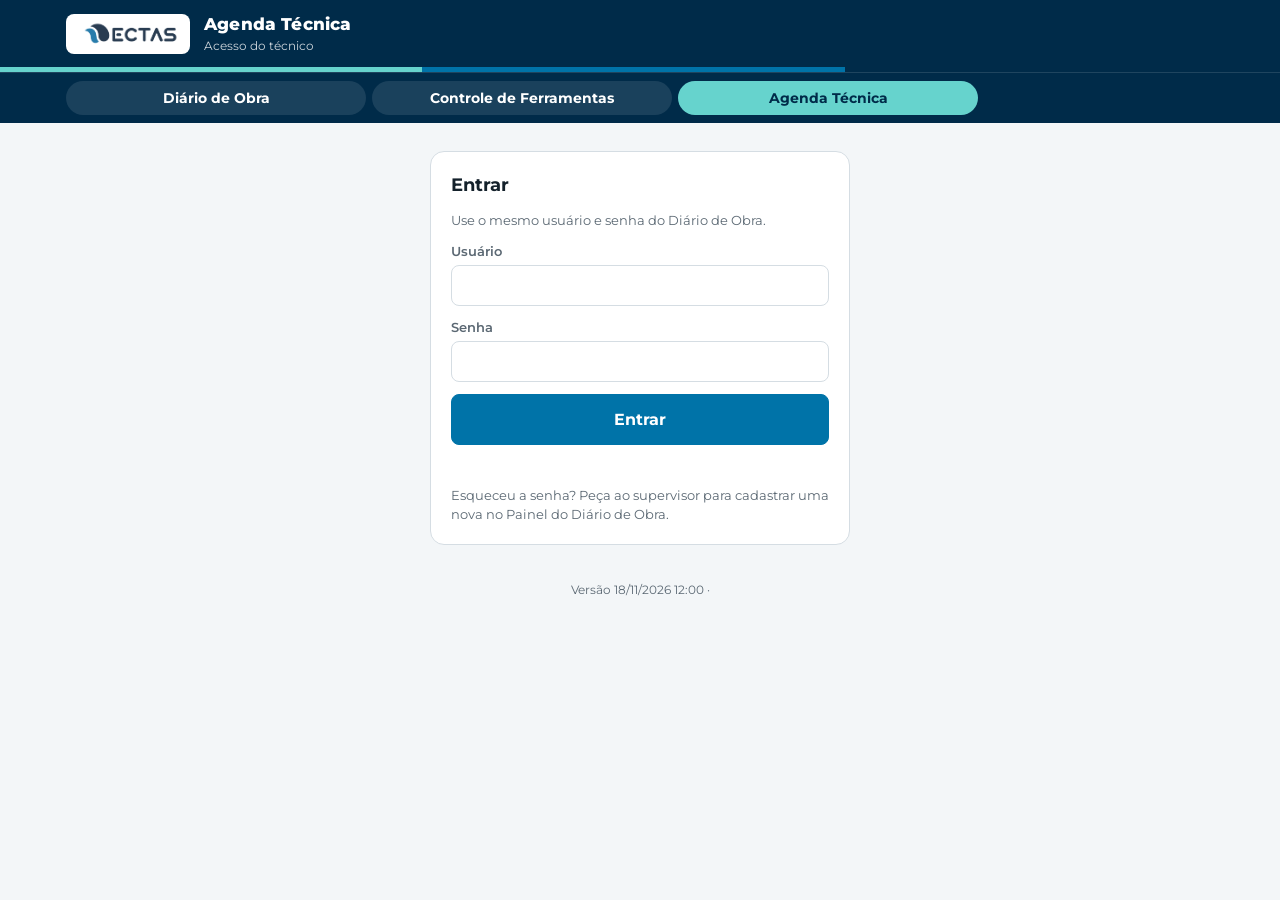
==== agenda/index.html @ a1dec1fa "Agenda Técnica: compartilhar a disponibilidade técnica com outras áreas Na aba Agenda do supervisor," ====
<!doctype html>
<html lang="pt-BR">
<head>
<meta charset="utf-8">
<meta name="viewport" content="width=device-width,initial-scale=1,viewport-fit=cover">
<title>Agenda Técnica ECTAS</title>
<meta name="theme-color" content="#002B49">
<meta name="apple-mobile-web-app-capable" content="yes">
<meta name="apple-mobile-web-app-title" content="Agenda">
<link rel="manifest" href="manifest.webmanifest">
<link rel="icon" href="icon-192.png">
<link rel="apple-touch-icon" href="icon-192.png">
<link rel="stylesheet" href="https://fonts.googleapis.com/css2?family=Montserrat:wght@400;500;600;700;800&display=swap">
<link rel="stylesheet" href="style.css?v=3">
<style>.troca-app{background:#002B49;border-top:1px solid rgba(255,255,255,.12)}.troca-app .troca-wrap{display:flex;gap:6px;padding-block:8px}.troca-app a{flex:1;text-align:center;padding:9px 8px;border-radius:999px;color:#FFFFFF;background:rgba(255,255,255,.10);font:700 13.5px "Montserrat",Arial,sans-serif;text-decoration:none;white-space:nowrap;overflow:hidden;text-overflow:ellipsis;max-width:300px}.troca-app a[aria-current="page"]{background:#66D3CD;color:#002B49}.troca-app a:focus-visible{outline:3px solid #66D3CD;outline-offset:2px}</style>
</head>
<body>
<header class="band">
  <div class="wrap wide">
    <div class="logo"><img src="../logo.png" alt="ECTAS Saneamento"></div>
    <div class="apptitle"><h1>Agenda Técnica</h1><p id="sub">Acesso do técnico</p></div>
    <button type="button" class="btn-top" id="b-atualizar" hidden>Atualizar</button>
    <button type="button" class="btn-top" id="b-sair" hidden>Sair</button>
  </div>
  <div class="stripe"></div>
</header>
<nav class="troca-app" aria-label="Escolher aplicativo"><div class="wrap wide troca-wrap"><a href="../">Diário de Obra</a><a href="../ferramentas/">Controle de Ferramentas</a><a href="./" aria-current="page">Agenda Técnica</a></div></nav>

<div class="wrap" id="instalar" hidden>
  <div class="instalar-card">
    <img src="icon-192.png" alt="">
    <div class="t"><b>Instale a Agenda Técnica no celular</b><span id="instalar-como">Fica com ícone na tela inicial e mostra a última agenda mesmo sem internet.</span></div>
    <button type="button" class="btn primary small" id="b-instalar">Instalar</button>
    <button type="button" class="linkbtn" id="b-instalar-nao">Agora não</button>
  </div>
</div>

<div class="wrap" id="v-entrar" hidden>
  <form class="login" id="f-entrar" autocomplete="on">
    <h2>Entrar</h2>
    <p class="mini" style="margin:0">Use o mesmo usuário e senha do Diário de Obra.</p>
    <label>Usuário<input id="l-usuario" autocomplete="username" autocapitalize="none" spellcheck="false"></label>
    <label>Senha<input id="l-senha" type="password" autocomplete="current-password"></label>
    <button type="submit" class="btn primary big" id="b-entrar">Entrar</button>
    <div class="msg" id="l-msg" role="status"></div>
    <p class="mini" style="margin:0">Esqueceu a senha? Peça ao supervisor para cadastrar uma nova no Painel do Diário de Obra.</p>
  </form>
</div>

<nav id="nav" hidden></nav>

<main class="wrap wide" id="main" hidden></main>
<div id="modalroot"></div>
<div id="toast" class="toast" hidden></div>
<footer class="rod wrap"><span id="versao"></span> · <button type="button" class="linkbtn" id="b-instalar-rodape" hidden>Instalar o aplicativo no celular</button></footer>

<script src="../config.js?v=3"></script>
<script src="config.js?v=3"></script>
<script src="comum.js?v=2"></script>
<script src="app.js?v=4" defer></script>
</body>
</html>
---- agenda/style.css ----
/* Agenda Técnica ECTAS: mesma base visual do Diário de Obra e do Controle de Ferramentas, com a grade da agenda no fim */
:root{
  --marinho:#002B49; --azul:#0073A8; --teal:#66D3CD;
  --bg:#F3F6F8; --surface:#FFFFFF; --surface-2:#E9EEF2; --line:#D5DDE3;
  --fg:#14212B; --muted:#5B6873; --accent:#0073A8; --accent-fg:#FFFFFF;
  --head:#002B49; --head-fg:#FFFFFF; --sel:#002B49; --sel-fg:#FFFFFF;
  --ok:#1E7F4F; --ok-bg:#E3F3EA; --warn:#9A5B00; --warn-bg:#FCEFD6; --bad:#B42318; --bad-bg:#FCE5E2; --info:#0073A8; --info-bg:#E0F0F8;
  --font:"Montserrat",Arial,Helvetica,sans-serif; --mono:ui-monospace,"SFMono-Regular",Consolas,"Roboto Mono",monospace;
  --r:10px;
  color-scheme:light;
}
@media (prefers-color-scheme:dark){:root:not([data-theme="light"]){
  --bg:#0B1620; --surface:#122230; --surface-2:#1A2E3F; --line:#27415A;
  --fg:#E6EEF4; --muted:#9AB0C0; --accent:#3FA3D6; --accent-fg:#04131D;
  --head:#061A2B; --head-fg:#E6EEF4; --sel:#66D3CD; --sel-fg:#04131D;
  --ok:#5ED39A; --ok-bg:#143326; --warn:#F2B552; --warn-bg:#3A2A10; --bad:#FF8A7E; --bad-bg:#3D1A17; --info:#7CC4EA; --info-bg:#112F42;
  color-scheme:dark}}
:root[data-theme="dark"]{
  --bg:#0B1620; --surface:#122230; --surface-2:#1A2E3F; --line:#27415A;
  --fg:#E6EEF4; --muted:#9AB0C0; --accent:#3FA3D6; --accent-fg:#04131D;
  --head:#061A2B; --head-fg:#E6EEF4; --sel:#66D3CD; --sel-fg:#04131D;
  --ok:#5ED39A; --ok-bg:#143326; --warn:#F2B552; --warn-bg:#3A2A10; --bad:#FF8A7E; --bad-bg:#3D1A17; --info:#7CC4EA; --info-bg:#112F42;
  color-scheme:dark}
*{box-sizing:border-box}
html{padding-top:env(safe-area-inset-top,0px)}
body{margin:0;background:var(--bg);color:var(--fg);font-family:var(--font);font-size:15px;line-height:1.45;-webkit-text-size-adjust:100%}
body::before{content:"";position:fixed;inset:0 0 auto;height:env(safe-area-inset-top,0px);z-index:30;background:var(--head)}
[hidden]{display:none!important}
img{max-width:100%}
.wrap{max-width:720px;margin:0 auto;padding-left:max(16px,env(safe-area-inset-left,0px));padding-right:max(16px,env(safe-area-inset-right,0px))}
.wide{max-width:1180px}
header.band{background:var(--head);color:var(--head-fg)}
header.band .wrap{display:flex;align-items:center;gap:14px;flex-wrap:wrap;padding-block:12px}
.logo{background:#FFFFFF;border-radius:8px;padding:6px 10px;display:flex}
.logo img{width:104px;height:auto;display:block}
.apptitle{flex:1;min-width:150px}
.apptitle h1{margin:0;font-size:1.05rem;font-weight:800;letter-spacing:.01em}
.apptitle p{margin:1px 0 0;font-size:.78rem;opacity:.8}
.btn-top{border:1px solid rgba(255,255,255,.35);background:transparent;color:var(--head-fg);font:600 13px var(--font);border-radius:999px;padding:7px 14px;cursor:pointer}
.btn-top.alerta{background:#B42318;border-color:#B42318;color:#FFFFFF}
.stripe{height:5px;background:linear-gradient(90deg,var(--teal) 0 33%,var(--azul) 33% 66%,var(--marinho) 66%)}
.tabs{position:sticky;top:env(safe-area-inset-top,0px);z-index:12;background:var(--surface);border-bottom:1px solid var(--line)}
.tabs .wrap{display:flex;gap:2px;overflow-x:auto}
.tabs button{border:0;background:none;font:600 13.5px var(--font);color:var(--muted);padding:13px 12px 11px;border-bottom:3px solid transparent;cursor:pointer;white-space:nowrap}
.tabs button[aria-selected="true"]{color:var(--fg);border-bottom-color:var(--teal)}
.tabs .count{display:inline-block;min-width:20px;padding:0 6px;margin-left:6px;border-radius:999px;background:var(--bad-bg);color:var(--bad);font-size:11.5px;line-height:18px;text-align:center}
main{padding-block:18px 120px}
h2{font-size:1.15rem;font-weight:700;margin:0 0 4px;text-wrap:balance}
h3{font-size:.98rem;font-weight:700;margin:0}
.lead{color:var(--muted);margin:0 0 6px;max-width:65ch}
.stack{display:flex;flex-direction:column;gap:16px}
.grid{display:grid;gap:14px;grid-template-columns:repeat(auto-fill,minmax(250px,1fr))}
.card{background:var(--surface);border:1px solid var(--line);border-radius:var(--r);padding:16px;min-width:0}
.label{font-size:11px;font-weight:700;letter-spacing:.08em;text-transform:uppercase;color:var(--muted)}
.field{display:flex;flex-direction:column;gap:5px;min-width:0}
.fields{display:grid;gap:12px;grid-template-columns:repeat(auto-fit,minmax(200px,1fr))}
label.field{font-size:.8rem;font-weight:600;color:var(--muted)}
input,select,textarea{font:500 16px var(--font);color:var(--fg);background:var(--surface);border:1px solid var(--line);border-radius:8px;padding:10px 11px;width:100%;min-width:0}
textarea{min-height:80px;resize:vertical}
input:focus-visible,select:focus-visible,textarea:focus-visible,button:focus-visible{outline:3px solid var(--teal);outline-offset:1px}
.btn{font:700 14px var(--font);border-radius:8px;padding:11px 16px;border:1px solid var(--line);background:var(--surface);color:var(--fg);cursor:pointer;display:inline-flex;align-items:center;gap:8px;justify-content:center;text-decoration:none}
.btn.primary{background:var(--accent);border-color:var(--accent);color:var(--accent-fg)}
.btn.ok{background:var(--ok);border-color:var(--ok);color:var(--surface)}
.btn.bad{color:var(--bad);border-color:var(--bad)}
.btn.big{padding:15px 18px;font-size:16px}
.btn.small{padding:7px 11px;font-size:13px}
.btn:disabled{opacity:.5;cursor:not-allowed}
.linkbtn{border:0;background:none;color:var(--accent);font:600 13px var(--font);cursor:pointer;padding:2px 4px;text-decoration:underline}
.row{display:flex;gap:10px;flex-wrap:wrap;align-items:center}
.spacer{flex:1}
.mini{font-size:13px;color:var(--muted)}
.chip{display:inline-flex;align-items:center;gap:6px;font-size:12px;font-weight:700;padding:3px 9px;border-radius:999px;white-space:nowrap}
.chip::before{content:"";width:7px;height:7px;border-radius:50%;background:currentColor}
.c-ok{background:var(--ok-bg);color:var(--ok)} .c-warn{background:var(--warn-bg);color:var(--warn)} .c-bad{background:var(--bad-bg);color:var(--bad)} .c-info{background:var(--info-bg);color:var(--info)} .c-mute{background:var(--surface-2);color:var(--muted)}
.kpis{display:grid;gap:12px;grid-template-columns:repeat(auto-fit,minmax(160px,1fr))}
.kpi{background:var(--surface);border:1px solid var(--line);border-radius:var(--r);padding:14px 16px}
.kpi b{display:block;font-size:30px;font-weight:800;font-variant-numeric:tabular-nums;line-height:1.1;margin-top:4px}
.kpi.alert b{color:var(--bad)}
.kitpick{display:grid;gap:10px;grid-template-columns:repeat(auto-fill,minmax(150px,1fr))}
.kitpick button{text-align:left;border:2px solid var(--line);background:var(--surface);border-radius:var(--r);padding:12px;cursor:pointer;font:inherit;color:inherit}
.kitpick button[aria-pressed="true"]{border-color:var(--accent);background:var(--info-bg)}
.kitpick b{display:block;font-size:16px}
.kitpick span{font-size:12.5px;color:var(--muted)}
.seg{display:flex;flex-wrap:wrap;gap:6px}
.seg button{font:600 13px var(--font);border:1px solid var(--line);background:var(--surface);color:var(--fg);padding:8px 12px;border-radius:999px;cursor:pointer}
.seg button[aria-pressed="true"]{background:var(--sel);border-color:var(--sel);color:var(--sel-fg)}
.items{background:var(--surface);border:1px solid var(--line);border-radius:var(--r);overflow:hidden}
.item{display:grid;grid-template-columns:34px 1fr auto;gap:6px 12px;align-items:center;padding:11px 14px;border-top:1px solid var(--line)}
.item:first-child{border-top:0}
.item.pend{background:var(--warn-bg)}
.item .n{font:500 12px var(--mono);color:var(--muted)}
.item .d{font-weight:600;font-size:14px;min-width:0}
.item .d small{display:block;color:var(--muted);font-weight:500;font-size:12px}
.item .ctl{display:flex;gap:8px;align-items:center;flex-wrap:wrap;justify-content:flex-end}
.step{display:flex;align-items:center;border:1px solid var(--line);border-radius:8px;overflow:hidden;background:var(--surface)}
.step button{border:0;background:var(--surface-2);color:var(--fg);width:36px;height:36px;font:700 18px var(--font);cursor:pointer}
.step span{min-width:44px;text-align:center;font:500 14px var(--mono)}
.cond{padding:7px 8px;font-size:14px;width:auto}
.units{grid-column:2/-1;display:flex;flex-wrap:wrap;gap:6px}
@media (max-width:560px){.item{grid-template-columns:28px 1fr}.item .ctl{grid-column:1/-1;justify-content:flex-start;padding-left:40px}.units{grid-column:1/-1;padding-left:40px}}
.unit{display:inline-flex;align-items:center;gap:8px;border:1px solid var(--line);border-radius:8px;padding:5px 9px;font-size:12.5px;background:var(--surface)}
.unit code{font:500 12.5px var(--mono)}
.unit.wait{border-style:dashed;color:var(--muted)}
.unit.ok{border-color:var(--ok);background:var(--ok-bg);color:var(--ok)}
.unit.dan{border-color:var(--bad);background:var(--bad-bg);color:var(--bad)}
.unit.off{color:var(--muted);background:var(--surface-2)}
.unit select{padding:3px 6px;font-size:13px;width:auto}
.scanbar{display:flex;gap:8px;flex-wrap:wrap}
.scanbar input{flex:1 1 180px;font:500 17px var(--mono);letter-spacing:.04em;text-transform:uppercase}
.scanbar input::placeholder{text-transform:none;letter-spacing:0;font-family:var(--font)}
.scanbar .btn{flex:0 0 auto}
@media (max-width:560px){.scanbar .btn.primary{flex:1 1 100%;padding:15px;font-size:16px}}
.meter{height:10px;border-radius:999px;background:var(--surface-2);overflow:hidden}
.meter i{display:block;height:100%;background:var(--ok);transition:width .25s}
.tnum{font-variant-numeric:tabular-nums}
code.k{font:500 13px var(--mono)}
.sticky{position:fixed;left:0;right:0;bottom:0;z-index:14;background:var(--surface);border-top:1px solid var(--line);padding-bottom:env(safe-area-inset-bottom,0px)}
.sticky .wrap{display:flex;gap:12px;align-items:center;flex-wrap:wrap;padding-block:10px}
.sig{border:1px dashed var(--muted);border-radius:8px;background:#FFFFFF;width:100%;max-width:520px;height:150px;touch-action:none;display:block}
.sigimg{background:#FFFFFF;border-radius:6px;max-width:260px;border:1px solid var(--line)}
.list{display:flex;flex-direction:column;gap:10px}
.rec{background:var(--surface);border:1px solid var(--line);border-radius:var(--r);padding:14px 16px;display:flex;flex-direction:column;gap:8px;min-width:0}
.rec .meta{font-size:12.5px;color:var(--muted)}
.diffs{margin:0;padding-left:18px;font-size:13.5px}
.empty{border:1px dashed var(--line);border-radius:var(--r);padding:28px 18px;text-align:center;color:var(--muted)}
.tablebox{overflow-x:auto;background:var(--surface);border:1px solid var(--line);border-radius:var(--r)}
table{border-collapse:collapse;width:100%;font-size:13.5px}
th,td{padding:8px 10px;border-bottom:1px solid var(--line);text-align:left;vertical-align:middle}
thead th{background:var(--head);color:var(--head-fg);font-size:11.5px;letter-spacing:.06em;text-transform:uppercase;position:sticky;top:0}
td.num,th.num{text-align:center;font-variant-numeric:tabular-nums}
.cell-ok{color:var(--ok);font-weight:700}.cell-bad{background:var(--bad-bg);color:var(--bad);font-weight:700}.cell-warn{background:var(--warn-bg);color:var(--warn);font-weight:700}.cell-na{color:var(--muted)}
.banner{padding:10px 14px;border-radius:8px;background:var(--warn-bg);color:var(--warn);font-weight:600;font-size:13.5px}
.banner.ok{background:var(--ok-bg);color:var(--ok)}
.banner.info{background:var(--info-bg);color:var(--info)}
.msg{font-size:.88rem;min-height:1.2em}
.msg.err{color:var(--bad)}
.toast{position:fixed;left:50%;transform:translateX(-50%);bottom:calc(84px + env(safe-area-inset-bottom,0px));background:#002B49;color:#FFFFFF;padding:11px 18px;border-radius:999px;font-weight:600;z-index:60;box-shadow:0 6px 24px rgba(0,0,0,.25);max-width:calc(100% - 32px);text-align:center}
.photo{max-width:220px;border-radius:8px;border:1px solid var(--line)}
details summary{cursor:pointer;font-weight:600;color:var(--accent)}
.check{display:flex;gap:10px;align-items:flex-start;font-size:13.5px}
.check input{width:20px;height:20px;flex:none;margin-top:1px}
.login{max-width:420px;margin:28px auto;background:var(--surface);border:1px solid var(--line);border-radius:14px;padding:20px;display:flex;flex-direction:column;gap:12px}
.login h2{margin:0}
.login label{display:flex;flex-direction:column;gap:4px;font-size:.82rem;font-weight:600;color:var(--muted)}
.login label.check{flex-direction:row;color:var(--fg);font-weight:500}
.instalar-card{margin-top:14px;display:flex;gap:12px;align-items:center;flex-wrap:wrap;background:var(--surface);border:2px solid var(--teal);border-radius:12px;padding:12px}
.instalar-card img{width:44px;height:44px;border-radius:10px}
.instalar-card .t{flex:1 1 200px;font-size:.88rem}
.instalar-card .t b{display:block}
footer.rod{padding-block:8px 28px;text-align:center;font-size:12px;color:var(--muted)}
.ficha{background:var(--surface-2);border-radius:8px;padding:12px 14px}
.ficha ul{margin:6px 0 0;padding-left:18px;font-size:13.5px}
/* leitor de QR pela câmera */
.scanner{position:fixed;inset:0;z-index:50;background:#000;display:flex;flex-direction:column}
.scanner video{flex:1;width:100%;min-height:0;object-fit:cover}
.scanner .mira{position:absolute;left:50%;top:42%;width:min(64vw,300px);aspect-ratio:1;transform:translate(-50%,-50%);border:3px solid rgba(255,255,255,.9);border-radius:18px;box-shadow:0 0 0 9999px rgba(0,0,0,.35);pointer-events:none;transition:border-color .15s}
.scanner .mira.hit{border-color:#5ED39A}
.scanner .topo{position:absolute;left:0;right:0;top:0;padding:calc(12px + env(safe-area-inset-top,0px)) max(16px,env(safe-area-inset-right,0px)) 12px max(16px,env(safe-area-inset-left,0px));display:flex;gap:10px;align-items:center;color:#FFFFFF;background:linear-gradient(rgba(0,0,0,.6),rgba(0,0,0,0))}
.scanner .base{background:#0B1620;color:#FFFFFF;padding:14px max(16px,env(safe-area-inset-right,0px)) calc(14px + env(safe-area-inset-bottom,0px)) max(16px,env(safe-area-inset-left,0px));display:flex;flex-direction:column;gap:10px}
.scanner .ultimo{font-weight:700;font-size:15px;min-height:1.4em}
.scanner .ultimo.alerta{color:#F2B552}
.scanner .ultimo.erro{color:#FF8A7E}
.scanner .btn{border-color:rgba(255,255,255,.4);background:transparent;color:#FFFFFF}
.scanner .btn.primary{background:#66D3CD;border-color:#66D3CD;color:#002B49}
.modal{position:fixed;inset:0;background:rgba(0,20,35,.55);display:flex;align-items:flex-start;justify-content:center;padding:max(16px,env(safe-area-inset-top,0px)) max(16px,env(safe-area-inset-right,0px)) 16px max(16px,env(safe-area-inset-left,0px));overflow-y:auto;z-index:40}
.modal .box{background:var(--surface);border-radius:14px;max-width:760px;width:100%;padding:18px;display:flex;flex-direction:column;gap:12px}
@media (prefers-reduced-motion:reduce){*{transition:none!important}}

/* ---------- Agenda Técnica ---------- */
:root{--g1:#0073A8;--g2:#002B49;--g3:#2BA9A2;--g4:#AEB8C1;--g5:#E8A92A;--g6:#5E9E3E;--g7:#C0392B;--g8:#C9D2DA;
  --t1:#FFFFFF;--t2:#FFFFFF;--t3:#FFFFFF;--t4:#14212B;--t5:#14212B;--t6:#FFFFFF;--t7:#FFFFFF;--t8:#5B6873;--fds:#E7ECF1;--hoje:#C0392B;--realce:#FFE45C}
@media (prefers-color-scheme:dark){:root:not([data-theme="light"]){--g1:#1F8CC2;--g2:#3D6B8F;--g4:#566876;--g5:#D79A20;--g6:#4F8F33;--g7:#C24536;--g8:#2D4252;--t4:#E6EEF4;--t8:#9AB0C0;--fds:#0F1D29;--realce:#B89B00}}
:root[data-theme="dark"]{--g1:#1F8CC2;--g2:#3D6B8F;--g4:#566876;--g5:#D79A20;--g6:#4F8F33;--g7:#C24536;--g8:#2D4252;--t4:#E6EEF4;--t8:#9AB0C0;--fds:#0F1D29;--realce:#B89B00}
.g1{background:var(--g1);color:var(--t1)}.g2{background:var(--g2);color:var(--t2)}.g3{background:var(--g3);color:var(--t3)}.g4{background:var(--g4);color:var(--t4)}
.g5{background:var(--g5);color:var(--t5)}.g6{background:var(--g6);color:var(--t6)}.g7{background:var(--g7);color:var(--t7)}.g8{background:var(--g8);color:var(--t8)}
.plan.g1{background:color-mix(in srgb,var(--g1) 18%,var(--surface));color:var(--g1)}
.plan.g2{background:color-mix(in srgb,var(--g2) 18%,var(--surface));color:var(--fg)}
.plan.g3{background:color-mix(in srgb,var(--g3) 18%,var(--surface));color:var(--g3)}
.plan.g4{background:color-mix(in srgb,var(--g4) 25%,var(--surface));color:var(--muted)}
.plan.g5{background:color-mix(in srgb,var(--g5) 22%,var(--surface));color:var(--fg)}
.plan.g6{background:color-mix(in srgb,var(--g6) 18%,var(--surface));color:var(--g6)}
.plan.g7{background:color-mix(in srgb,var(--g7) 18%,var(--surface));color:var(--g7)}
.plan.g8{background:var(--surface);color:var(--muted)}
.vhead{display:flex;align-items:flex-end;gap:12px;flex-wrap:wrap;margin-bottom:12px}
.vhead .lead{margin:0}
.toolbar{display:flex;gap:8px;flex-wrap:wrap;align-items:center;margin-left:auto}
.compacto{width:auto;padding:7px 9px;font-size:14px}
input.compacto[type=search]{width:190px}
.faixa{font-weight:700;font-size:14px;min-width:140px;text-align:center}
.legenda{display:flex;flex-wrap:wrap;gap:6px 14px;margin:0 0 12px;font-size:12px;color:var(--muted)}
.legenda i{display:inline-block;width:12px;height:12px;border-radius:3px;vertical-align:-2px;margin-right:5px}
.legenda i.leg-plan{border:1.5px dashed var(--muted)}
.legenda i.leg-dup{background:var(--bad);border-radius:50%}
.gradebox{overflow-x:auto;border:1px solid var(--line);border-radius:var(--r);background:var(--surface)}
table.grade{border-collapse:separate;border-spacing:0;width:max-content;min-width:100%;font-variant-numeric:tabular-nums;font-size:13px}
.grade th,.grade td{border-right:1px solid var(--line);border-bottom:1px solid var(--line);padding:0}
.grade thead th{position:sticky;top:0;background:var(--surface-2);color:var(--muted);font-size:11px;font-weight:700;letter-spacing:0;padding:6px 4px;text-align:center;z-index:2;min-width:96px;text-transform:none}
.grade thead th .dn{display:block;font-size:15px;color:var(--fg)}
.grade thead th.hoje{background:var(--hoje);color:#FFFFFF}
.grade thead th.hoje .dn{color:#FFFFFF}
.grade th.nome,.grade td.nome{position:sticky;left:0;background:var(--surface);z-index:3;text-align:left;min-width:130px;max-width:160px;padding:6px 10px;font-weight:700;font-size:12.5px}
.grade thead th.nome{z-index:4;background:var(--surface-2)}
.grade td.cel{padding:3px;height:52px;cursor:pointer;position:relative}
.grade td.cel.fds{background:var(--fds)}
.grade td.cel.hojecol{box-shadow:inset 2px 0 0 var(--hoje),inset -2px 0 0 var(--hoje)}
.bloco{display:flex;align-items:center;justify-content:center;text-align:center;height:100%;min-height:44px;border-radius:6px;padding:3px 5px;font-size:10.5px;font-weight:700;line-height:1.2;overflow:hidden;overflow-wrap:anywhere}
.bloco.plan{font-weight:600;font-style:italic;border:1.5px dashed currentColor}
.bloco.livre{color:var(--muted);opacity:0}
td.cel:hover .bloco.livre{opacity:.8;border:1px dashed var(--line)}
.dup{position:absolute;top:4px;right:4px;width:8px;height:8px;border-radius:50%;background:var(--bad);box-shadow:0 0 0 2px var(--surface)}
.com-destaque .bloco.acerto{outline:3px solid var(--realce);outline-offset:-1px}
.com-destaque .bloco:not(.acerto):not(.livre){opacity:.35}
.soma td{font-size:11px;text-align:center;padding:4px;color:var(--muted);background:var(--surface-2)}
.soma td.nome{font-weight:600;color:var(--muted);background:var(--surface-2)}
.soma b{color:var(--fg)}
.agk .kpi{border:0;display:flex;flex-direction:column;gap:2px}
.agk .kpi .label{color:inherit;opacity:.9}
.sec{font-size:12px;font-weight:800;letter-spacing:.08em;text-transform:uppercase;color:var(--accent);margin:22px 0 10px}
.pessoa{display:flex;flex-direction:column;gap:8px}
.pessoa .nm{font-weight:800;font-size:15px}
.pessoa .act{font-weight:700;font-size:13.5px;padding:8px 10px;border-radius:8px}
.kv{display:grid;grid-template-columns:auto 1fr;gap:3px 10px;font-size:13px;margin:0}
.kv dt{color:var(--muted);font-weight:600}
.kv dd{margin:0;min-width:0;overflow-wrap:anywhere}
.prox{font-size:12.5px;color:var(--muted);border-top:1px solid var(--line);padding-top:7px}
.prox b{color:var(--fg)}
.porobra{display:flex;flex-direction:column;gap:4px}
.pilula{display:inline-flex;align-self:flex-start;align-items:center;padding:2px 9px;border-radius:999px;font-size:11px;font-weight:700;white-space:nowrap}
.destaque{border-radius:14px;padding:18px;display:flex;flex-direction:column;gap:6px;margin-bottom:6px}
.destaque .when{font-size:12px;font-weight:700;letter-spacing:.06em;text-transform:uppercase;opacity:.85}
.destaque .what{font-size:22px;font-weight:800;line-height:1.2;text-wrap:balance}
.destaque .meta{font-size:13.5px;opacity:.95}
.linha-tempo{display:flex;flex-direction:column;gap:8px}
.lt{display:grid;grid-template-columns:96px 1fr;gap:12px}
.lt .d{font-size:12px;font-weight:700;color:var(--muted);padding-top:10px}
.lt .b{border-radius:10px;padding:10px 12px;display:flex;flex-direction:column;gap:2px;min-width:0}
.lt .b .t{font-weight:800}
.lt .b .m{font-size:12.5px;opacity:.95;overflow-wrap:anywhere}
.quem{display:flex;gap:10px;align-items:flex-end;flex-wrap:wrap;margin-bottom:14px}
.quem .field{width:min(320px,100%)}
.atualizado{font-size:12px;color:var(--muted)}
.aviso{color:var(--bad);font-weight:700;font-size:12.5px}
.scrim{position:fixed;inset:0;background:rgba(0,20,35,.5);z-index:50;display:flex;align-items:flex-start;justify-content:center;padding:max(24px,env(safe-area-inset-top,0px)) max(12px,env(safe-area-inset-right,0px)) 24px max(12px,env(safe-area-inset-left,0px));overflow-y:auto}
.janela{background:var(--surface);color:var(--fg);border-radius:14px;box-shadow:0 8px 30px rgba(0,30,50,.25);width:min(640px,100%);display:flex;flex-direction:column}
.janela header{display:flex;align-items:center;gap:10px;padding:14px 18px;border-bottom:1px solid var(--line)}
.janela header h2{margin:0;font-size:17px;font-weight:800}
.janela header .x{margin-left:auto}
.janela .body{padding:16px 18px;display:grid;grid-template-columns:1fr 1fr;gap:12px}
.janela .body .full{grid-column:1/-1}
.janela footer{display:flex;gap:8px;flex-wrap:wrap;padding:12px 18px;border-top:1px solid var(--line);align-items:center}
.janela footer .spacer{flex:1}
.iconbtn{border:0;background:transparent;cursor:pointer;color:var(--muted);font-size:20px;line-height:1;padding:4px 8px;border-radius:6px}
.iconbtn:hover{color:var(--bad);background:var(--bad-bg)}
.marcas{display:flex;flex-wrap:wrap;gap:6px}
.marcas label{display:inline-flex;align-items:center;gap:6px;border:1px solid var(--line);border-radius:999px;padding:6px 11px;cursor:pointer;font-size:13px;font-weight:600;user-select:none;color:var(--fg)}
.marcas input{accent-color:var(--accent);width:16px;height:16px}
.marcas label:has(input:checked){background:var(--accent);border-color:var(--accent);color:var(--accent-fg)}
.alerta{grid-column:1/-1;background:var(--bad-bg);color:var(--bad);border-radius:8px;padding:9px 12px;font-size:13px;font-weight:600}
.rapidos{display:flex;gap:6px;flex-wrap:wrap}
.filtros{display:grid;grid-template-columns:repeat(auto-fit,minmax(160px,1fr));gap:10px;margin-bottom:12px}
table.lista{min-width:880px}
table.lista tr.lin{cursor:pointer}
table.lista tr.lin:hover td{background:var(--surface-2)}
.edlinha{display:grid;grid-template-columns:1fr 1fr 230px auto auto;gap:6px;align-items:center}
.edlinha.ob{grid-template-columns:80px 1fr 1fr auto}
.edlinha input,.edlinha select{padding:7px 9px;font-size:14px}
.chipsv{display:flex;flex-wrap:wrap;gap:6px}
.chipsv span{display:inline-flex;align-items:center;gap:2px;background:var(--surface-2);border-radius:999px;padding:3px 4px 3px 11px;font-size:13px;font-weight:600}
.pend{cursor:pointer}
.pend:hover{border-color:var(--accent)}
.velho{color:var(--bad);font-weight:700}
@media (max-width:640px){
  .janela .body{grid-template-columns:1fr}
  .grade thead th{min-width:84px}
  .grade th.nome,.grade td.nome{min-width:96px;max-width:110px;font-size:11.5px;padding:6px}
  .lt{grid-template-columns:74px 1fr}
  .edlinha{grid-template-columns:1fr 1fr}
  .edlinha.ob{grid-template-columns:70px 1fr}
  .toolbar{margin-left:0}
}

/* ---------- Disponibilidade técnica ---------- */
.disp{display:flex;align-items:center;justify-content:center;text-align:center;height:100%;min-height:40px;border-radius:6px;padding:3px 5px;font-size:10.5px;font-weight:700;line-height:1.2;overflow-wrap:anywhere}
.d-livre{background:var(--ok-bg);color:var(--ok)}
.d-campo{background:var(--g1);color:var(--t1)}
.d-cap{background:var(--g5);color:var(--t5)}
.d-aus{background:var(--g4);color:var(--t4)}
.d-res{background:var(--surface-2);color:var(--muted)}
.disp.plan{font-style:italic;font-weight:600;border:1.5px dashed currentColor;background:color-mix(in srgb,currentColor 12%,var(--surface))}
.disp.d-campo.plan{color:var(--g1)}
.fds .disp.d-livre{background:transparent}
.legenda i.d-livre,.legenda i.d-campo,.legenda i.d-cap,.legenda i.d-aus,.legenda i.d-res{border:1px solid var(--line)}
.dispgrade tr.livres td{background:var(--surface-2);text-align:center;font-size:12px;padding:6px 4px;color:var(--muted)}
.dispgrade tr.livres td.nome{font-weight:800;color:var(--fg)}
.dispgrade tr.livres td b{color:var(--ok);font-size:15px}
.dispgrade tr.livres td.zero b{color:var(--bad)}
.dispgrade td.cel{height:46px;cursor:default}
.partilha{display:flex;flex-direction:column;gap:10px;border:1px solid var(--line);border-radius:10px;padding:12px}
.partilha h3{margin:0;font-size:14px}
.linkcaixa{display:flex;gap:6px;flex-wrap:wrap}
.linkcaixa input{flex:1 1 220px;font-size:13px}
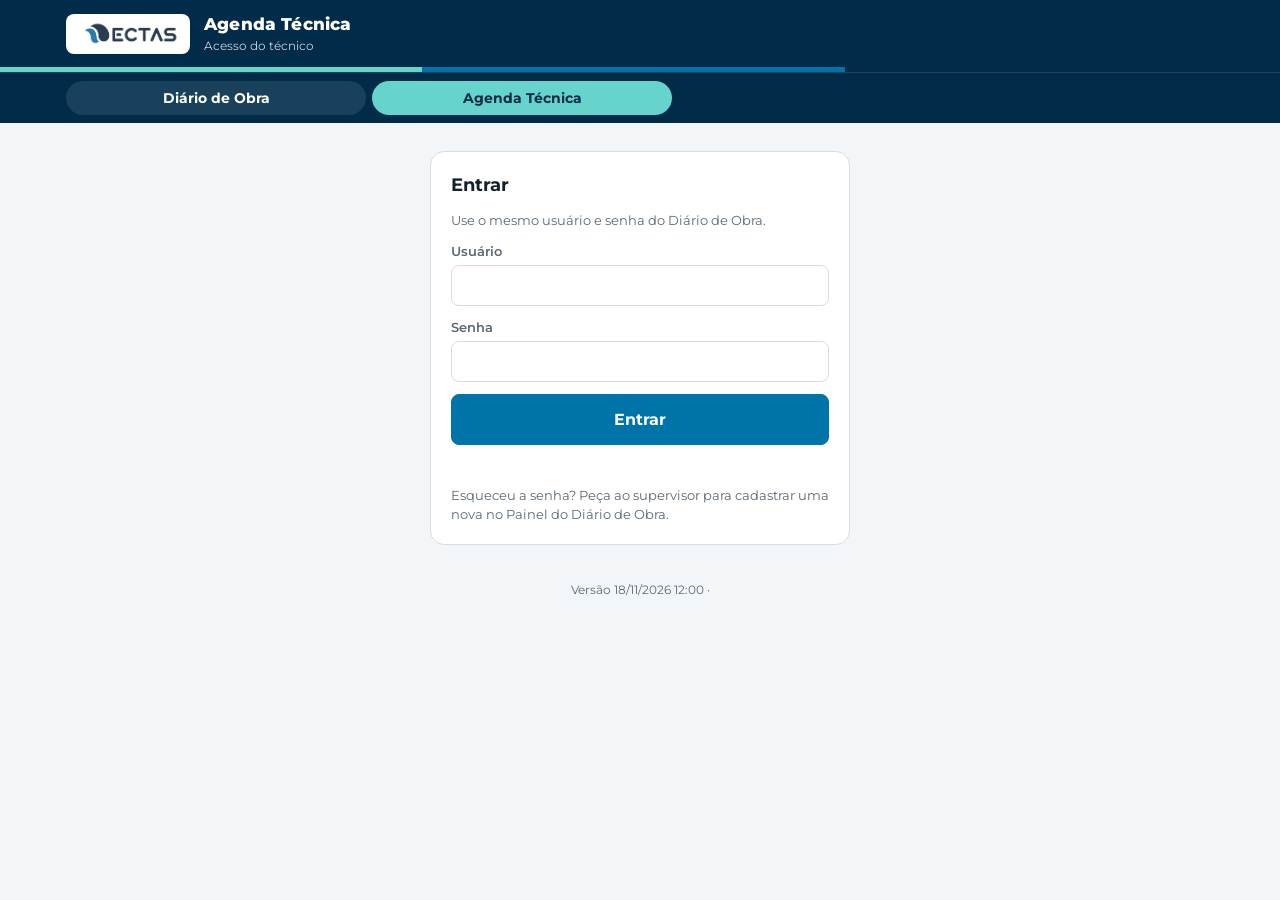
==== commit 2c0b8f9c: "Controle de Ferramentas só para técnico cadastrado em kit: tela de bloqueio e botão escondido nos ou" ====
--- a/agenda/index.html
+++ b/agenda/index.html
@@ -25,6 +25,7 @@
   <div class="stripe"></div>
 </header>
 <nav class="troca-app" aria-label="Escolher aplicativo"><div class="wrap wide troca-wrap"><a href="../">Diário de Obra</a><a href="../ferramentas/">Controle de Ferramentas</a><a href="./" aria-current="page">Agenda Técnica</a></div></nav>
+<script src="../acesso-ferramentas.js?v=1"></script>
 
 <div class="wrap" id="instalar" hidden>
   <div class="instalar-card">
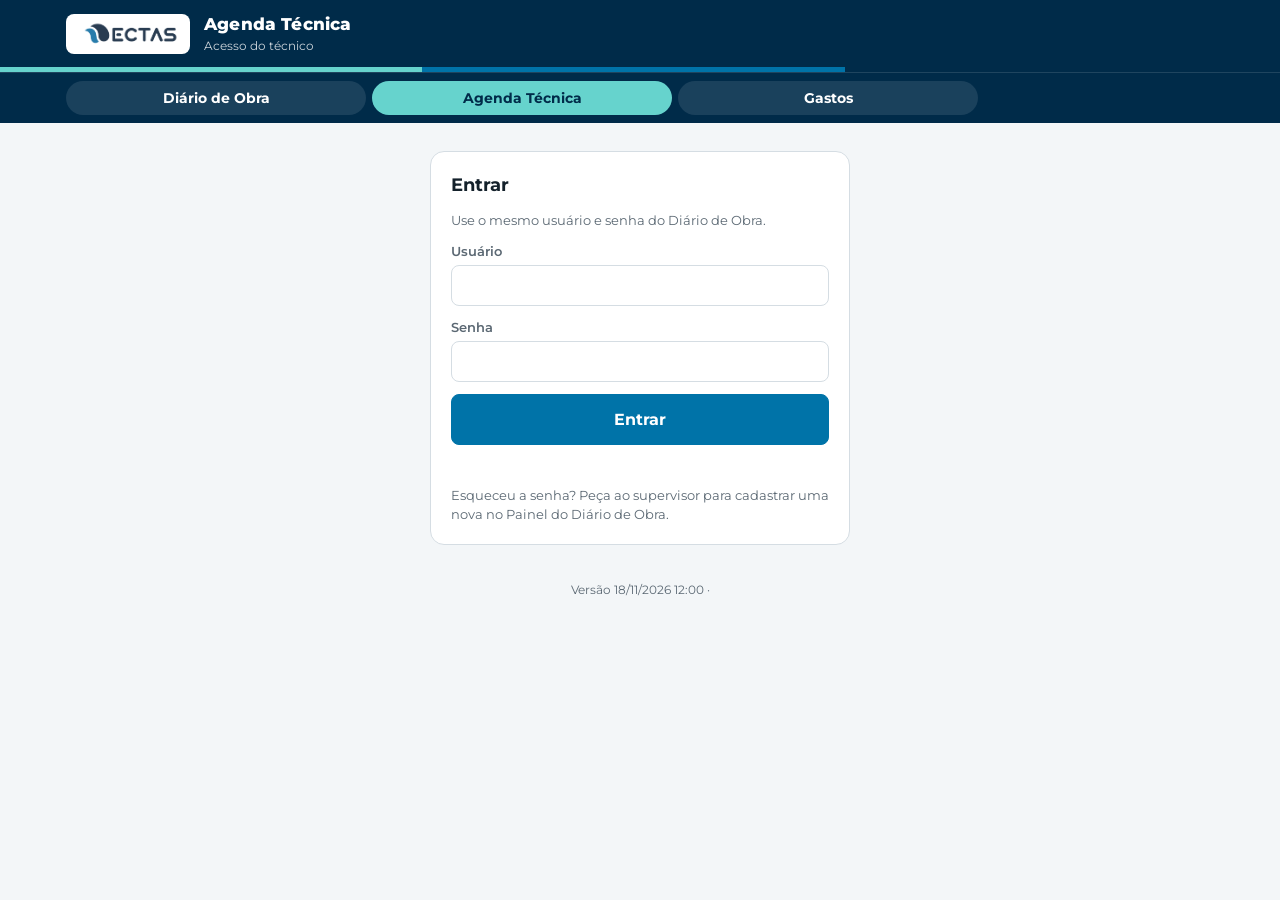
==== commit c7d0a0ab: "Gastos de Campo: técnico lança notas fiscais por foto - Painel: responsável em campo e status "Em ca" ====
--- a/agenda/index.html
+++ b/agenda/index.html
@@ -11,7 +11,7 @@
 <link rel="icon" href="icon-192.png">
 <link rel="apple-touch-icon" href="icon-192.png">
 <link rel="stylesheet" href="https://fonts.googleapis.com/css2?family=Montserrat:wght@400;500;600;700;800&display=swap">
-<link rel="stylesheet" href="style.css?v=3">
+<link rel="stylesheet" href="style.css?v=4">
 <style>.troca-app{background:#002B49;border-top:1px solid rgba(255,255,255,.12)}.troca-app .troca-wrap{display:flex;gap:6px;padding-block:8px}.troca-app a{flex:1;text-align:center;padding:9px 8px;border-radius:999px;color:#FFFFFF;background:rgba(255,255,255,.10);font:700 13.5px "Montserrat",Arial,sans-serif;text-decoration:none;white-space:nowrap;overflow:hidden;text-overflow:ellipsis;max-width:300px}.troca-app a[aria-current="page"]{background:#66D3CD;color:#002B49}.troca-app a:focus-visible{outline:3px solid #66D3CD;outline-offset:2px}</style>
 </head>
 <body>
@@ -24,7 +24,7 @@
   </div>
   <div class="stripe"></div>
 </header>
-<nav class="troca-app" aria-label="Escolher aplicativo"><div class="wrap wide troca-wrap"><a href="../">Diário de Obra</a><a href="../ferramentas/">Controle de Ferramentas</a><a href="./" aria-current="page">Agenda Técnica</a></div></nav>
+<nav class="troca-app" aria-label="Escolher aplicativo"><div class="wrap wide troca-wrap"><a href="../">Diário de Obra</a><a href="../ferramentas/">Controle de Ferramentas</a><a href="./" aria-current="page">Agenda Técnica</a><a href="../orcado/">Gastos</a></div></nav>
 <script src="../acesso-ferramentas.js?v=1"></script>
 
 <div class="wrap" id="instalar" hidden>
@@ -57,7 +57,7 @@
 
 <script src="../config.js?v=3"></script>
 <script src="config.js?v=3"></script>
-<script src="comum.js?v=2"></script>
+<script src="comum.js?v=4"></script>
 <script src="app.js?v=4" defer></script>
 </body>
 </html>
--- a/agenda/style.css
+++ b/agenda/style.css
@@ -299,3 +299,35 @@
 .partilha h3{margin:0;font-size:14px}
 .linkcaixa{display:flex;gap:6px;flex-wrap:wrap}
 .linkcaixa input{flex:1 1 220px;font-size:13px}
+
+/* ---------- Previsão do tempo na agenda do supervisor ---------- */
+.bloco.comtempo{flex-direction:column;align-items:stretch;justify-content:flex-start;padding:0;min-height:80px}
+.bloco.comtempo .t{flex:1;display:flex;align-items:center;justify-content:center;text-align:center;padding:3px 5px;min-height:38px}
+.tempo{display:flex;align-items:center;gap:6px;padding:4px 6px;background:var(--surface);color:var(--fg);border-top:1px solid rgba(0,0,0,.08);cursor:pointer;text-align:left;font-style:normal}
+.tempo .ico{display:flex;flex:none}
+.tempo .ico svg{width:30px;height:30px}
+.tempo .tx{display:flex;flex-direction:column;line-height:1.15;min-width:0}
+.tempo .tx b{font-size:11px;font-weight:800;white-space:nowrap}
+.tempo .tx span{font-size:10.5px;font-weight:600;white-space:nowrap}
+.tempo .p{color:var(--accent);font-weight:800}
+.tempo.alto{background:var(--bad-bg);color:var(--bad)}.tempo.alto .p{color:var(--bad)}
+.tempo.medio{background:var(--warn-bg);color:var(--warn)}.tempo.medio .p{color:var(--warn)}
+.tempo.vazio{color:var(--muted);font-size:10.5px;font-weight:600;cursor:default;justify-content:center;min-height:38px}
+.tempo:focus-visible{outline:2px solid var(--teal);outline-offset:-2px}
+.legtempo{display:flex;flex-wrap:wrap;gap:6px 16px;margin:0 0 12px;font-size:12px;color:var(--muted);align-items:center}
+.legtempo span{display:inline-flex;align-items:center;gap:5px}
+.legtempo .ico svg{width:22px;height:22px;display:block}
+.legtempo i{display:inline-block;width:12px;height:12px;border-radius:3px}
+.legtempo i.q-alto{background:var(--bad-bg);border:1px solid var(--bad)}
+.legtempo i.q-medio{background:var(--warn-bg);border:1px solid var(--warn)}
+.alertastempo{background:var(--surface);border:1px solid var(--line);border-radius:12px;padding:12px 14px;margin-bottom:12px;display:flex;flex-direction:column;gap:8px}
+.alertastempo h3{margin:0;font-size:12.5px;font-weight:800;letter-spacing:.06em;text-transform:uppercase;color:var(--bad)}
+.alertastempo .al{display:flex;gap:10px;align-items:center;font-size:13px;flex-wrap:wrap}
+.alertastempo .dias{display:flex;gap:4px;flex-wrap:wrap}
+.pil{display:inline-flex;align-items:center;border-radius:999px;padding:2px 8px;font-size:11.5px;font-weight:700;white-space:nowrap}
+.pil.alto{background:var(--bad-bg);color:var(--bad)}.pil.medio{background:var(--warn-bg);color:var(--warn)}
+.toggle{display:inline-flex;align-items:center;gap:7px;font-weight:700;font-size:13px;border:1px solid var(--line);border-radius:8px;padding:6px 10px;background:var(--surface);cursor:pointer;color:var(--fg)}
+.toggle input{accent-color:var(--accent);width:16px;height:16px}
+.climagrande{display:flex;gap:12px;align-items:center}
+.climagrande .ico svg{width:46px;height:46px}
+.climagrande b{font-size:26px}
